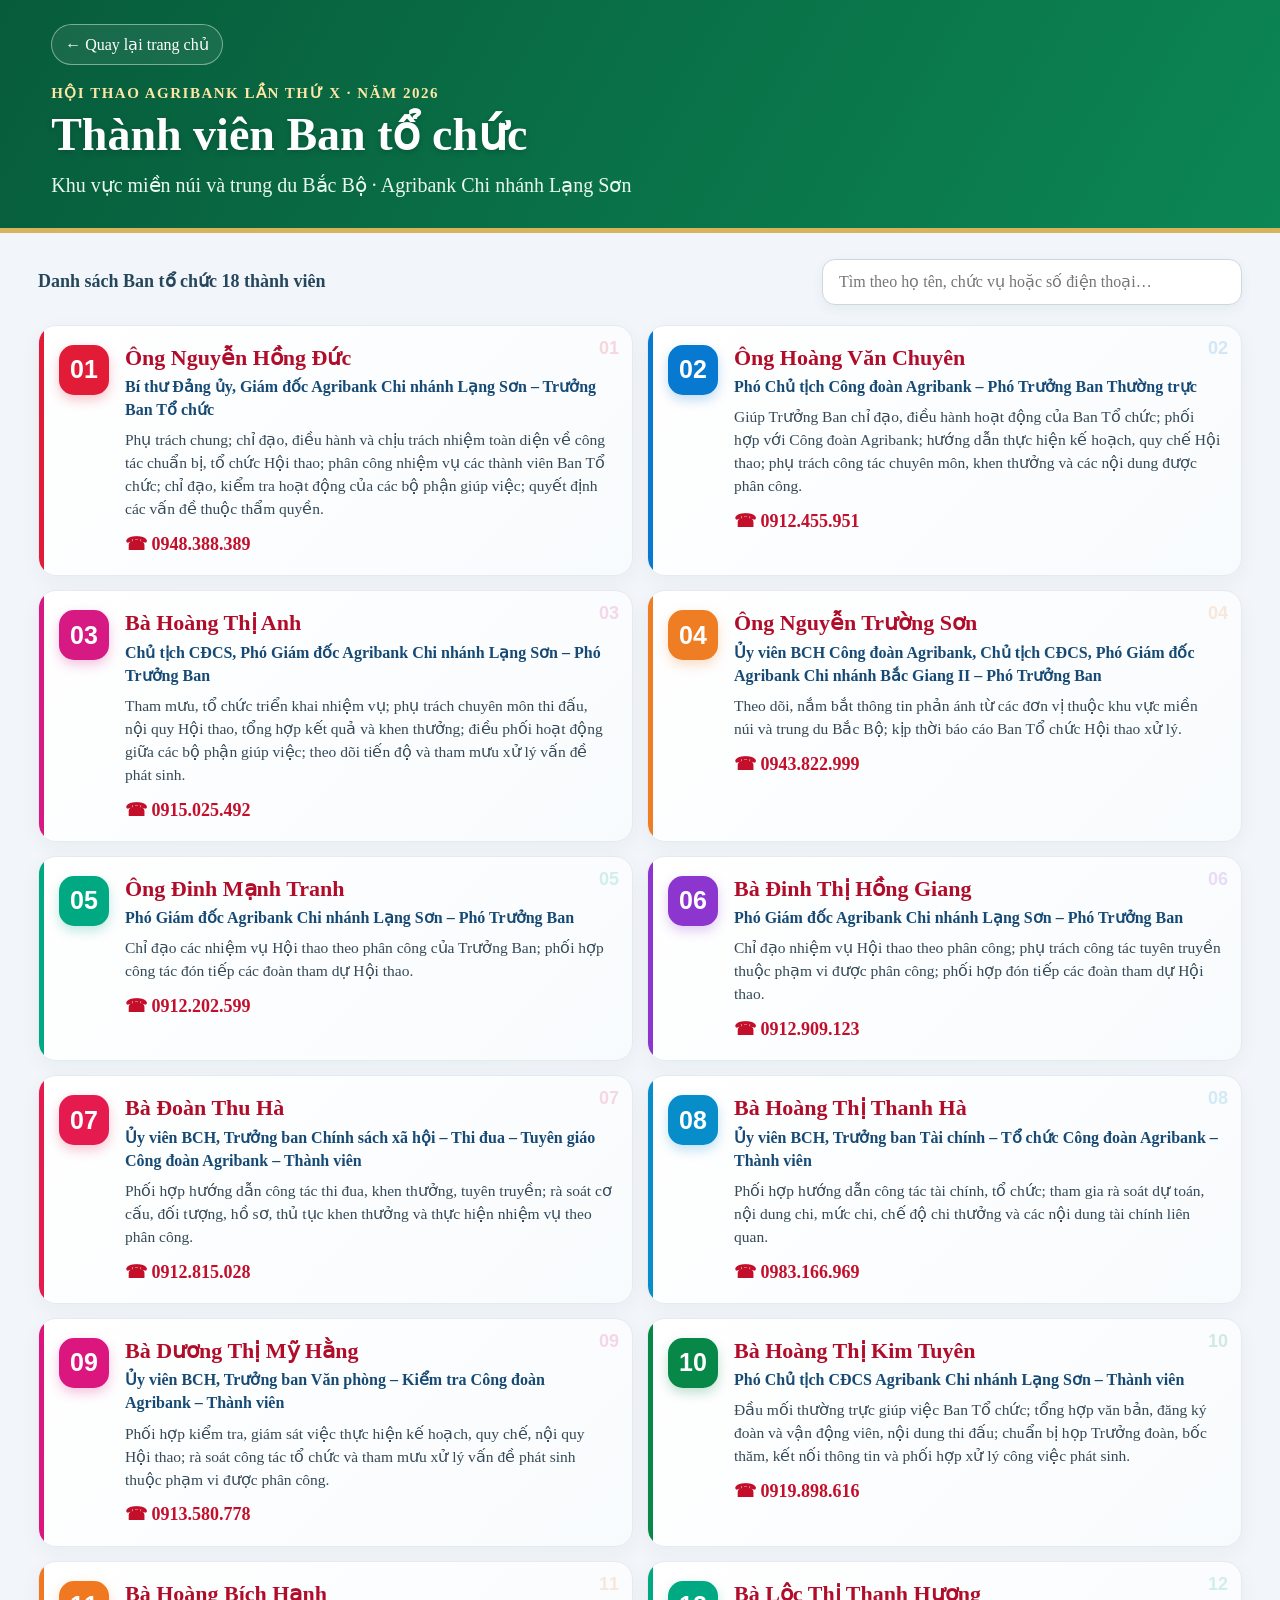
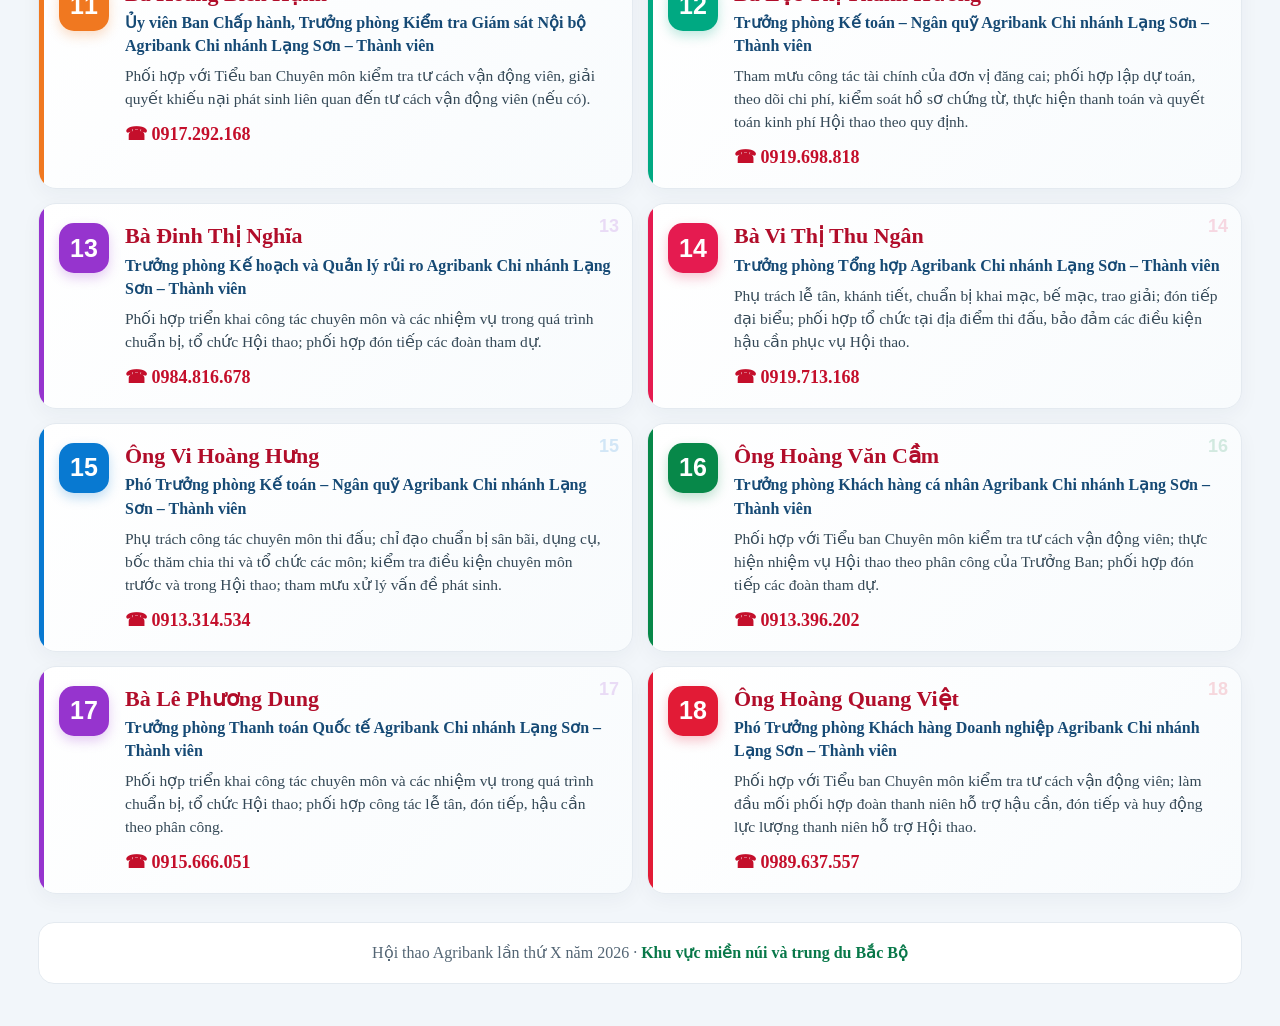
==== ban-to-chuc.html @ c410b4e4 "Add responsive Ban tổ chức directory with searchable member cards" ====
<!doctype html>
<html lang="vi">
<head>
<meta charset="utf-8">
<meta name="viewport" content="width=device-width, initial-scale=1">
<meta name="theme-color" content="#087849">
<title>Thành viên Ban tổ chức | Hội thao Agribank 2026</title>
<style>
:root{--green:#087849;--red:#b10d2a;--ink:#183247;--muted:#536574;--line:#e4eaf0;--bg:#f2f6fa}
*{box-sizing:border-box}html{scroll-behavior:smooth}body{margin:0;background:var(--bg);color:var(--ink);font-family:"Times New Roman",Times,serif;line-height:1.45}
.top{background:linear-gradient(120deg,#075c3b,#0c8654);color:white;padding:24px clamp(16px,4vw,56px) 28px;border-bottom:5px solid #d7b35b}
.top-inner{max-width:1240px;margin:auto}.back{display:inline-flex;gap:8px;align-items:center;color:white;text-decoration:none;font-size:16px;padding:8px 13px;border:1px solid #ffffff70;border-radius:999px;background:#ffffff12}.back:hover{background:#ffffff25}
.eyebrow{margin:18px 0 5px;color:#ffe6a5;font-size:15px;font-weight:bold;letter-spacing:1.5px;text-transform:uppercase}
h1{margin:0;font-size:clamp(28px,4vw,46px);line-height:1.1;text-shadow:0 2px 5px #003b2760}
.subtitle{margin:10px 0 0;font-size:clamp(16px,2vw,20px);color:#e9f8ef}
.main{max-width:1240px;margin:26px auto 42px;padding:0 18px}
.toolbar{display:flex;align-items:center;justify-content:space-between;gap:14px;margin-bottom:20px;flex-wrap:wrap}
.count{font-size:18px;font-weight:bold;color:#25465b}.search{width:min(420px,100%);padding:13px 16px;border:1px solid #ccd8e1;border-radius:13px;background:#fff;font:16px "Times New Roman",serif;box-shadow:0 4px 12px #1a3d5610}.search:focus{outline:3px solid #08784930;border-color:var(--green)}
.grid{display:grid;grid-template-columns:repeat(2,minmax(0,1fr));gap:14px}
.person{--tone:#087849;position:relative;display:grid;grid-template-columns:52px minmax(0,1fr);gap:14px;align-items:start;min-width:0;padding:19px 20px 18px;background:linear-gradient(135deg,#fff,#f8fbfd);border:1px solid var(--line);border-radius:18px;box-shadow:0 6px 20px #1832470b;overflow:hidden;transition:transform .2s ease,box-shadow .2s ease,border-color .2s ease}
.person:before{content:"";position:absolute;left:0;top:0;bottom:0;width:5px;background:var(--tone)}.person:hover{transform:translateY(-3px);border-color:var(--tone);box-shadow:0 12px 26px #18324718}
.avatar{display:grid;place-items:center;width:50px;height:50px;border-radius:15px;background:var(--tone);color:white;font:700 25px Arial,sans-serif;box-shadow:0 5px 12px color-mix(in srgb,var(--tone) 25%,transparent)}
.num{position:absolute;right:13px;top:12px;color:var(--tone);font:800 18px Arial,sans-serif;opacity:.16}
.name{margin:0 26px 4px 0;color:var(--red);font-size:22px;line-height:1.2}.role{margin:0 0 8px;color:#164a75;font-size:16px;font-weight:bold}.desc{margin:0;color:#354957;font-size:15.5px;line-height:1.48}
.phone{display:inline-flex;align-items:center;gap:7px;margin-top:10px;color:#c40f2b;font-size:18px;font-weight:bold;text-decoration:none}.phone:hover{text-decoration:underline}.empty{display:none;grid-column:1/-1;text-align:center;padding:30px;background:white;border-radius:14px;color:var(--muted)}
.end{margin-top:28px;padding:18px;text-align:center;border-radius:16px;background:#fff;border:1px solid var(--line);color:var(--muted)}.end strong{color:var(--green)}
@media(max-width:760px){.top{padding:18px 16px 22px}.main{margin-top:18px;padding:0 12px}.grid{grid-template-columns:1fr;gap:11px}.person{padding:16px 15px 15px;grid-template-columns:45px minmax(0,1fr);gap:12px;border-radius:15px}.avatar{width:44px;height:44px;border-radius:13px;font-size:22px}.name{font-size:20px}.role{font-size:15px}.desc{font-size:15px}.phone{font-size:17px}.toolbar{align-items:stretch}.count{font-size:16px}}
@media(prefers-reduced-motion:reduce){*{scroll-behavior:auto!important;transition:none!important}}
</style>
</head>
<body>
<header class="top"><div class="top-inner">
<a class="back" href="index.html">← Quay lại trang chủ</a>
<p class="eyebrow">Hội thao Agribank lần thứ X · Năm 2026</p>
<h1>Thành viên Ban tổ chức</h1>
<p class="subtitle">Khu vực miền núi và trung du Bắc Bộ · Agribank Chi nhánh Lạng Sơn</p>
</div></header>
<main class="main">
<div class="toolbar"><div class="count">Danh sách Ban tổ chức <span id="visibleCount">18</span> thành viên</div><input id="search" class="search" type="search" placeholder="Tìm theo họ tên, chức vụ hoặc số điện thoại…" aria-label="Tìm thành viên"></div>
<section class="grid" id="people">
<article class="person" style="--tone:#e21b36" data-search="nguyễn hồng đức bí thư đảng ủy giám đốc trưởng ban tổ chức 0948388389"><span class="avatar">01</span><span class="num">01</span><div><h2 class="name">Ông Nguyễn Hồng Đức</h2><p class="role">Bí thư Đảng ủy, Giám đốc Agribank Chi nhánh Lạng Sơn – Trưởng Ban Tổ chức</p><p class="desc">Phụ trách chung; chỉ đạo, điều hành và chịu trách nhiệm toàn diện về công tác chuẩn bị, tổ chức Hội thao; phân công nhiệm vụ các thành viên Ban Tổ chức; chỉ đạo, kiểm tra hoạt động của các bộ phận giúp việc; quyết định các vấn đề thuộc thẩm quyền.</p><a class="phone" href="tel:0948388389">☎ 0948.388.389</a></div></article>
<article class="person" style="--tone:#0879d1" data-search="hoàng văn chuyên phó chủ tịch công đoàn phó trưởng ban thường trực 0912455951"><span class="avatar">02</span><span class="num">02</span><div><h2 class="name">Ông Hoàng Văn Chuyên</h2><p class="role">Phó Chủ tịch Công đoàn Agribank – Phó Trưởng Ban Thường trực</p><p class="desc">Giúp Trưởng Ban chỉ đạo, điều hành hoạt động của Ban Tổ chức; phối hợp với Công đoàn Agribank; hướng dẫn thực hiện kế hoạch, quy chế Hội thao; phụ trách công tác chuyên môn, khen thưởng và các nội dung được phân công.</p><a class="phone" href="tel:0912455951">☎ 0912.455.951</a></div></article>
<article class="person" style="--tone:#d71983" data-search="hoàng thị anh chủ tịch cđcs phó giám đốc phó trưởng ban 0915025492"><span class="avatar">03</span><span class="num">03</span><div><h2 class="name">Bà Hoàng Thị Anh</h2><p class="role">Chủ tịch CĐCS, Phó Giám đốc Agribank Chi nhánh Lạng Sơn – Phó Trưởng Ban</p><p class="desc">Tham mưu, tổ chức triển khai nhiệm vụ; phụ trách chuyên môn thi đấu, nội quy Hội thao, tổng hợp kết quả và khen thưởng; điều phối hoạt động giữa các bộ phận giúp việc; theo dõi tiến độ và tham mưu xử lý vấn đề phát sinh.</p><a class="phone" href="tel:0915025492">☎ 0915.025.492</a></div></article>
<article class="person" style="--tone:#ef7d24" data-search="nguyễn trường sơn chủ tịch cđcs bắc giang phó trưởng ban 0943822999"><span class="avatar">04</span><span class="num">04</span><div><h2 class="name">Ông Nguyễn Trường Sơn</h2><p class="role">Ủy viên BCH Công đoàn Agribank, Chủ tịch CĐCS, Phó Giám đốc Agribank Chi nhánh Bắc Giang II – Phó Trưởng Ban</p><p class="desc">Theo dõi, nắm bắt thông tin phản ánh từ các đơn vị thuộc khu vực miền núi và trung du Bắc Bộ; kịp thời báo cáo Ban Tổ chức Hội thao xử lý.</p><a class="phone" href="tel:0943822999">☎ 0943.822.999</a></div></article>
<article class="person" style="--tone:#00a982" data-search="đinh mạnh tranh phó giám đốc agribank lạng sơn phó trưởng ban 0912202599"><span class="avatar">05</span><span class="num">05</span><div><h2 class="name">Ông Đinh Mạnh Tranh</h2><p class="role">Phó Giám đốc Agribank Chi nhánh Lạng Sơn – Phó Trưởng Ban</p><p class="desc">Chỉ đạo các nhiệm vụ Hội thao theo phân công của Trưởng Ban; phối hợp công tác đón tiếp các đoàn tham dự Hội thao.</p><a class="phone" href="tel:0912202599">☎ 0912.202.599</a></div></article>
<article class="person" style="--tone:#8d35cf" data-search="đinh thị hồng giang phó giám đốc tuyên truyền phó trưởng ban 0912909123"><span class="avatar">06</span><span class="num">06</span><div><h2 class="name">Bà Đinh Thị Hồng Giang</h2><p class="role">Phó Giám đốc Agribank Chi nhánh Lạng Sơn – Phó Trưởng Ban</p><p class="desc">Chỉ đạo nhiệm vụ Hội thao theo phân công; phụ trách công tác tuyên truyền thuộc phạm vi được phân công; phối hợp đón tiếp các đoàn tham dự Hội thao.</p><a class="phone" href="tel:0912909123">☎ 0912.909.123</a></div></article>
<article class="person" style="--tone:#e51b50" data-search="đoàn thu hà chính sách xã hội thi đua tuyên giáo công đoàn thành viên 0912815028"><span class="avatar">07</span><span class="num">07</span><div><h2 class="name">Bà Đoàn Thu Hà</h2><p class="role">Ủy viên BCH, Trưởng ban Chính sách xã hội – Thi đua – Tuyên giáo Công đoàn Agribank – Thành viên</p><p class="desc">Phối hợp hướng dẫn công tác thi đua, khen thưởng, tuyên truyền; rà soát cơ cấu, đối tượng, hồ sơ, thủ tục khen thưởng và thực hiện nhiệm vụ theo phân công.</p><a class="phone" href="tel:0912815028">☎ 0912.815.028</a></div></article>
<article class="person" style="--tone:#078dca" data-search="hoàng thị thanh hà tài chính tổ chức công đoàn thành viên 0983166969"><span class="avatar">08</span><span class="num">08</span><div><h2 class="name">Bà Hoàng Thị Thanh Hà</h2><p class="role">Ủy viên BCH, Trưởng ban Tài chính – Tổ chức Công đoàn Agribank – Thành viên</p><p class="desc">Phối hợp hướng dẫn công tác tài chính, tổ chức; tham gia rà soát dự toán, nội dung chi, mức chi, chế độ chi thưởng và các nội dung tài chính liên quan.</p><a class="phone" href="tel:0983166969">☎ 0983.166.969</a></div></article>
<article class="person" style="--tone:#db167e" data-search="dương thị mỹ hằng văn phòng kiểm tra công đoàn thành viên 0913580778"><span class="avatar">09</span><span class="num">09</span><div><h2 class="name">Bà Dương Thị Mỹ Hằng</h2><p class="role">Ủy viên BCH, Trưởng ban Văn phòng – Kiểm tra Công đoàn Agribank – Thành viên</p><p class="desc">Phối hợp kiểm tra, giám sát việc thực hiện kế hoạch, quy chế, nội quy Hội thao; rà soát công tác tổ chức và tham mưu xử lý vấn đề phát sinh thuộc phạm vi được phân công.</p><a class="phone" href="tel:0913580778">☎ 0913.580.778</a></div></article>
<article class="person" style="--tone:#078849" data-search="hoàng thị kim tuyên phó chủ tịch cđcs thường trực tổ chức thành viên 0919898616"><span class="avatar">10</span><span class="num">10</span><div><h2 class="name">Bà Hoàng Thị Kim Tuyên</h2><p class="role">Phó Chủ tịch CĐCS Agribank Chi nhánh Lạng Sơn – Thành viên</p><p class="desc">Đầu mối thường trực giúp việc Ban Tổ chức; tổng hợp văn bản, đăng ký đoàn và vận động viên, nội dung thi đấu; chuẩn bị họp Trưởng đoàn, bốc thăm, kết nối thông tin và phối hợp xử lý công việc phát sinh.</p><a class="phone" href="tel:0919898616">☎ 0919.898.616</a></div></article>
<article class="person" style="--tone:#f07820" data-search="hoàng bích hạnh kiểm tra giám sát nội bộ thành viên 0917292168"><span class="avatar">11</span><span class="num">11</span><div><h2 class="name">Bà Hoàng Bích Hạnh</h2><p class="role">Ủy viên Ban Chấp hành, Trưởng phòng Kiểm tra Giám sát Nội bộ Agribank Chi nhánh Lạng Sơn – Thành viên</p><p class="desc">Phối hợp với Tiểu ban Chuyên môn kiểm tra tư cách vận động viên, giải quyết khiếu nại phát sinh liên quan đến tư cách vận động viên (nếu có).</p><a class="phone" href="tel:0917292168">☎ 0917.292.168</a></div></article>
<article class="person" style="--tone:#00a982" data-search="lộc thị thanh hương kế toán ngân quỹ thành viên 0919698818"><span class="avatar">12</span><span class="num">12</span><div><h2 class="name">Bà Lộc Thị Thanh Hương</h2><p class="role">Trưởng phòng Kế toán – Ngân quỹ Agribank Chi nhánh Lạng Sơn – Thành viên</p><p class="desc">Tham mưu công tác tài chính của đơn vị đăng cai; phối hợp lập dự toán, theo dõi chi phí, kiểm soát hồ sơ chứng từ, thực hiện thanh toán và quyết toán kinh phí Hội thao theo quy định.</p><a class="phone" href="tel:0919698818">☎ 0919.698.818</a></div></article>
<article class="person" style="--tone:#9634ce" data-search="đinh thị nghĩa kế hoạch quản lý rủi ro thành viên 0984816678"><span class="avatar">13</span><span class="num">13</span><div><h2 class="name">Bà Đinh Thị Nghĩa</h2><p class="role">Trưởng phòng Kế hoạch và Quản lý rủi ro Agribank Chi nhánh Lạng Sơn – Thành viên</p><p class="desc">Phối hợp triển khai công tác chuyên môn và các nhiệm vụ trong quá trình chuẩn bị, tổ chức Hội thao; phối hợp đón tiếp các đoàn tham dự.</p><a class="phone" href="tel:0984816678">☎ 0984.816.678</a></div></article>
<article class="person" style="--tone:#e51b50" data-search="vi thị thu ngân tổng hợp khánh tiết hậu cần thành viên 0919713168"><span class="avatar">14</span><span class="num">14</span><div><h2 class="name">Bà Vi Thị Thu Ngân</h2><p class="role">Trưởng phòng Tổng hợp Agribank Chi nhánh Lạng Sơn – Thành viên</p><p class="desc">Phụ trách lễ tân, khánh tiết, chuẩn bị khai mạc, bế mạc, trao giải; đón tiếp đại biểu; phối hợp tổ chức tại địa điểm thi đấu, bảo đảm các điều kiện hậu cần phục vụ Hội thao.</p><a class="phone" href="tel:0919713168">☎ 0919.713.168</a></div></article>
<article class="person" style="--tone:#0879d1" data-search="vi hoàng hưng kế toán ngân quỹ chuyên môn thi đấu thành viên 0913314534"><span class="avatar">15</span><span class="num">15</span><div><h2 class="name">Ông Vi Hoàng Hưng</h2><p class="role">Phó Trưởng phòng Kế toán – Ngân quỹ Agribank Chi nhánh Lạng Sơn – Thành viên</p><p class="desc">Phụ trách công tác chuyên môn thi đấu; chỉ đạo chuẩn bị sân bãi, dụng cụ, bốc thăm chia thi và tổ chức các môn; kiểm tra điều kiện chuyên môn trước và trong Hội thao; tham mưu xử lý vấn đề phát sinh.</p><a class="phone" href="tel:0913314534">☎ 0913.314.534</a></div></article>
<article class="person" style="--tone:#078849" data-search="hoàng văn cầm khách hàng cá nhân thành viên 0913396202"><span class="avatar">16</span><span class="num">16</span><div><h2 class="name">Ông Hoàng Văn Cầm</h2><p class="role">Trưởng phòng Khách hàng cá nhân Agribank Chi nhánh Lạng Sơn – Thành viên</p><p class="desc">Phối hợp với Tiểu ban Chuyên môn kiểm tra tư cách vận động viên; thực hiện nhiệm vụ Hội thao theo phân công của Trưởng Ban; phối hợp đón tiếp các đoàn tham dự.</p><a class="phone" href="tel:0913396202">☎ 0913.396.202</a></div></article>
<article class="person" style="--tone:#9634ce" data-search="lê phương dung thanh toán quốc tế thành viên 0915666051"><span class="avatar">17</span><span class="num">17</span><div><h2 class="name">Bà Lê Phương Dung</h2><p class="role">Trưởng phòng Thanh toán Quốc tế Agribank Chi nhánh Lạng Sơn – Thành viên</p><p class="desc">Phối hợp triển khai công tác chuyên môn và các nhiệm vụ trong quá trình chuẩn bị, tổ chức Hội thao; phối hợp công tác lễ tân, đón tiếp, hậu cần theo phân công.</p><a class="phone" href="tel:0915666051">☎ 0915.666.051</a></div></article>
<article class="person" style="--tone:#e21b36" data-search="hoàng quang việt khách hàng doanh nghiệp thành viên 0989637557"><span class="avatar">18</span><span class="num">18</span><div><h2 class="name">Ông Hoàng Quang Việt</h2><p class="role">Phó Trưởng phòng Khách hàng Doanh nghiệp Agribank Chi nhánh Lạng Sơn – Thành viên</p><p class="desc">Phối hợp với Tiểu ban Chuyên môn kiểm tra tư cách vận động viên; làm đầu mối phối hợp đoàn thanh niên hỗ trợ hậu cần, đón tiếp và huy động lực lượng thanh niên hỗ trợ Hội thao.</p><a class="phone" href="tel:0989637557">☎ 0989.637.557</a></div></article>
<div class="empty" id="empty">Không tìm thấy thành viên phù hợp. Hãy thử từ khóa khác.</div>
</section>
<div class="end">Hội thao Agribank lần thứ X năm 2026 · <strong>Khu vực miền núi và trung du Bắc Bộ</strong></div>
</main>
<script>
const search=document.getElementById('search'),cards=[...document.querySelectorAll('.person')],count=document.getElementById('visibleCount'),empty=document.getElementById('empty');
search.addEventListener('input',()=>{const q=search.value.trim().toLocaleLowerCase('vi');let n=0;cards.forEach(card=>{const match=(card.dataset.search+' '+card.innerText).toLocaleLowerCase('vi').includes(q);card.style.display=match?'grid':'none';if(match)n++});count.textContent=n;empty.style.display=n?'none':'block';});
</script>
</body></html>
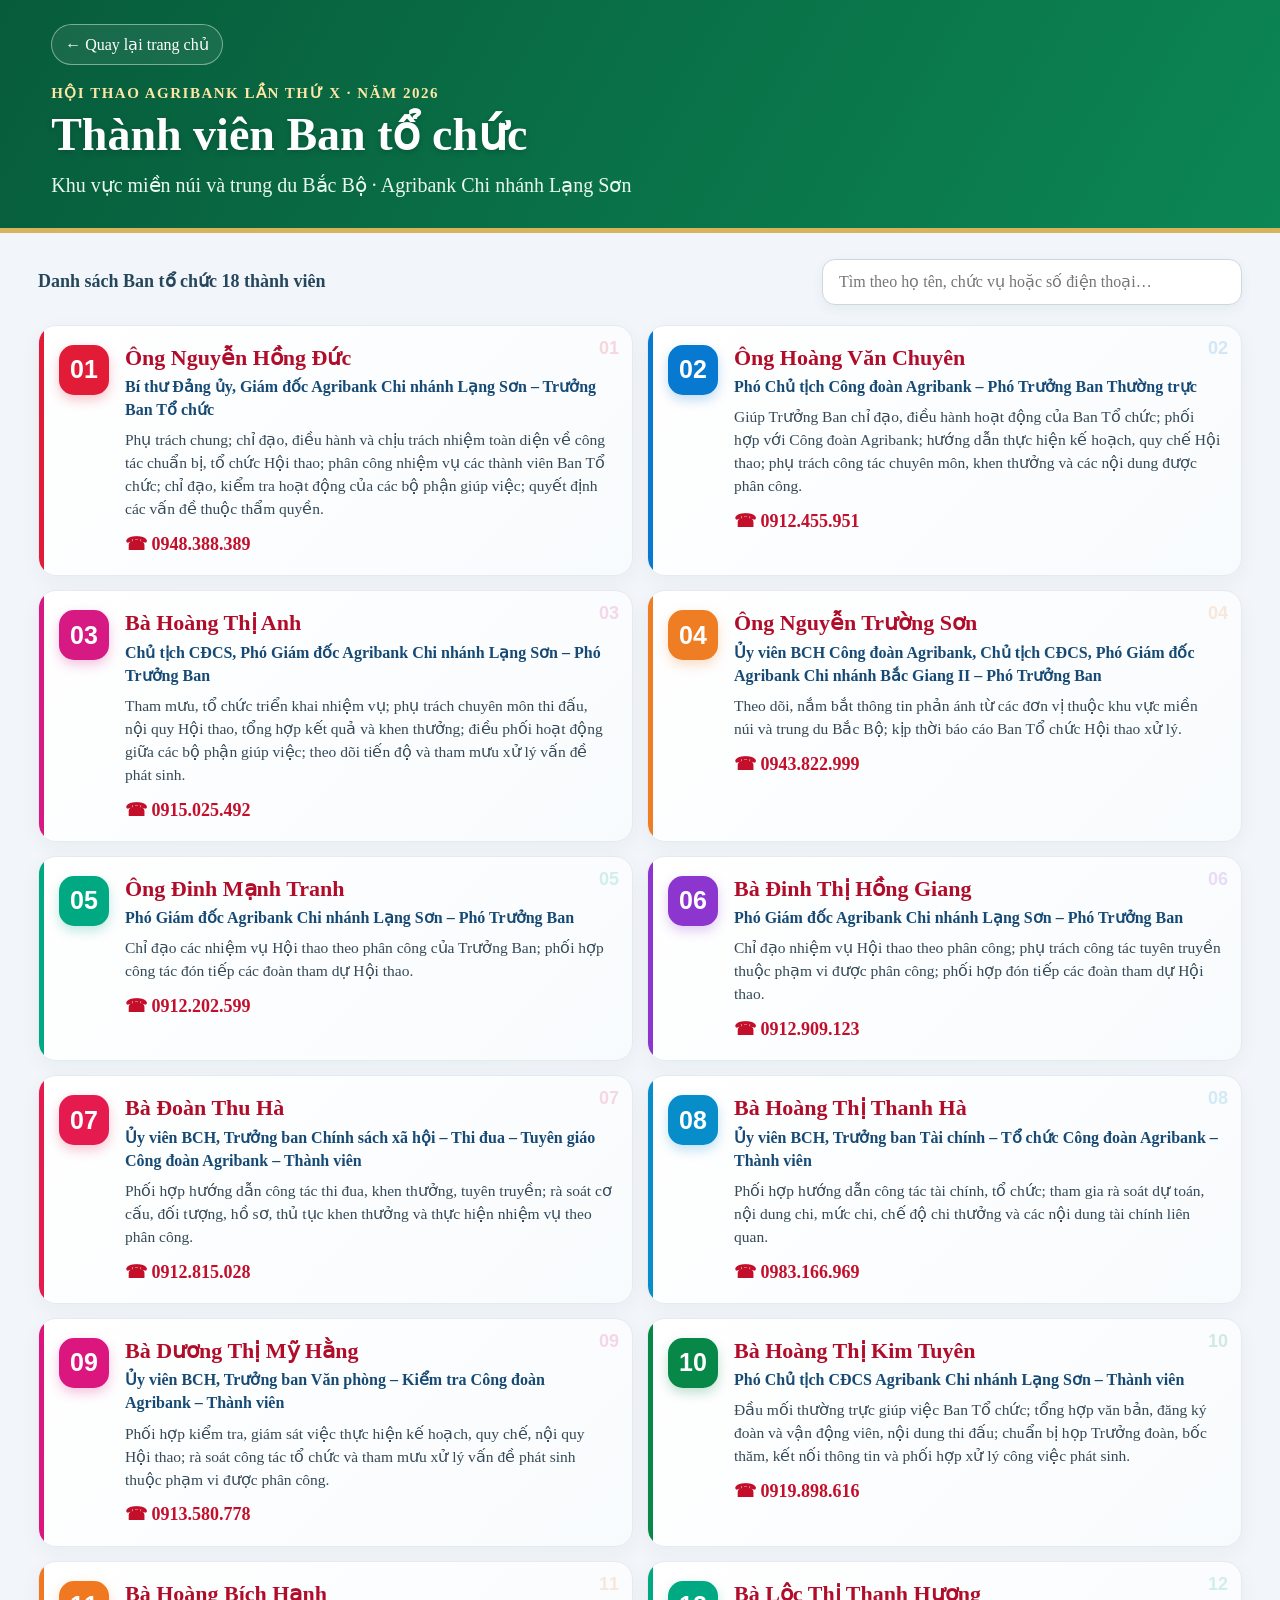
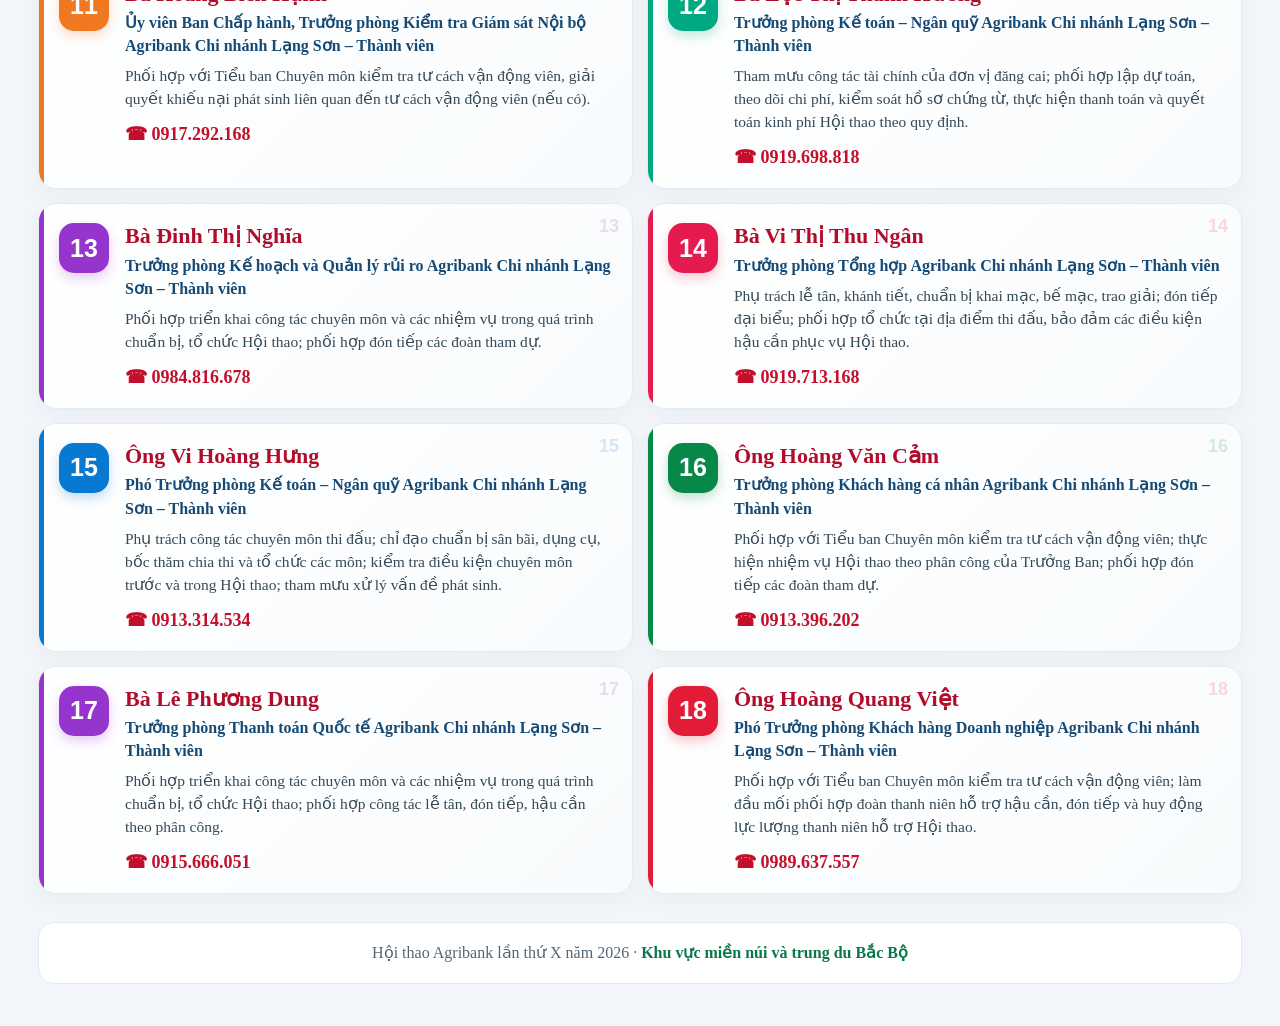
==== commit 0b9a197e: "Correct member name to Hoàng Văn Cảm" ====
--- a/ban-to-chuc.html
+++ b/ban-to-chuc.html
@@ -53,7 +53,7 @@
 <article class="person" style="--tone:#9634ce" data-search="đinh thị nghĩa kế hoạch quản lý rủi ro thành viên 0984816678"><span class="avatar">13</span><span class="num">13</span><div><h2 class="name">Bà Đinh Thị Nghĩa</h2><p class="role">Trưởng phòng Kế hoạch và Quản lý rủi ro Agribank Chi nhánh Lạng Sơn – Thành viên</p><p class="desc">Phối hợp triển khai công tác chuyên môn và các nhiệm vụ trong quá trình chuẩn bị, tổ chức Hội thao; phối hợp đón tiếp các đoàn tham dự.</p><a class="phone" href="tel:0984816678">☎ 0984.816.678</a></div></article>
 <article class="person" style="--tone:#e51b50" data-search="vi thị thu ngân tổng hợp khánh tiết hậu cần thành viên 0919713168"><span class="avatar">14</span><span class="num">14</span><div><h2 class="name">Bà Vi Thị Thu Ngân</h2><p class="role">Trưởng phòng Tổng hợp Agribank Chi nhánh Lạng Sơn – Thành viên</p><p class="desc">Phụ trách lễ tân, khánh tiết, chuẩn bị khai mạc, bế mạc, trao giải; đón tiếp đại biểu; phối hợp tổ chức tại địa điểm thi đấu, bảo đảm các điều kiện hậu cần phục vụ Hội thao.</p><a class="phone" href="tel:0919713168">☎ 0919.713.168</a></div></article>
 <article class="person" style="--tone:#0879d1" data-search="vi hoàng hưng kế toán ngân quỹ chuyên môn thi đấu thành viên 0913314534"><span class="avatar">15</span><span class="num">15</span><div><h2 class="name">Ông Vi Hoàng Hưng</h2><p class="role">Phó Trưởng phòng Kế toán – Ngân quỹ Agribank Chi nhánh Lạng Sơn – Thành viên</p><p class="desc">Phụ trách công tác chuyên môn thi đấu; chỉ đạo chuẩn bị sân bãi, dụng cụ, bốc thăm chia thi và tổ chức các môn; kiểm tra điều kiện chuyên môn trước và trong Hội thao; tham mưu xử lý vấn đề phát sinh.</p><a class="phone" href="tel:0913314534">☎ 0913.314.534</a></div></article>
-<article class="person" style="--tone:#078849" data-search="hoàng văn cầm khách hàng cá nhân thành viên 0913396202"><span class="avatar">16</span><span class="num">16</span><div><h2 class="name">Ông Hoàng Văn Cầm</h2><p class="role">Trưởng phòng Khách hàng cá nhân Agribank Chi nhánh Lạng Sơn – Thành viên</p><p class="desc">Phối hợp với Tiểu ban Chuyên môn kiểm tra tư cách vận động viên; thực hiện nhiệm vụ Hội thao theo phân công của Trưởng Ban; phối hợp đón tiếp các đoàn tham dự.</p><a class="phone" href="tel:0913396202">☎ 0913.396.202</a></div></article>
+<article class="person" style="--tone:#078849" data-search="hoàng văn cảm khách hàng cá nhân thành viên 0913396202"><span class="avatar">16</span><span class="num">16</span><div><h2 class="name">Ông Hoàng Văn Cảm</h2><p class="role">Trưởng phòng Khách hàng cá nhân Agribank Chi nhánh Lạng Sơn – Thành viên</p><p class="desc">Phối hợp với Tiểu ban Chuyên môn kiểm tra tư cách vận động viên; thực hiện nhiệm vụ Hội thao theo phân công của Trưởng Ban; phối hợp đón tiếp các đoàn tham dự.</p><a class="phone" href="tel:0913396202">☎ 0913.396.202</a></div></article>
 <article class="person" style="--tone:#9634ce" data-search="lê phương dung thanh toán quốc tế thành viên 0915666051"><span class="avatar">17</span><span class="num">17</span><div><h2 class="name">Bà Lê Phương Dung</h2><p class="role">Trưởng phòng Thanh toán Quốc tế Agribank Chi nhánh Lạng Sơn – Thành viên</p><p class="desc">Phối hợp triển khai công tác chuyên môn và các nhiệm vụ trong quá trình chuẩn bị, tổ chức Hội thao; phối hợp công tác lễ tân, đón tiếp, hậu cần theo phân công.</p><a class="phone" href="tel:0915666051">☎ 0915.666.051</a></div></article>
 <article class="person" style="--tone:#e21b36" data-search="hoàng quang việt khách hàng doanh nghiệp thành viên 0989637557"><span class="avatar">18</span><span class="num">18</span><div><h2 class="name">Ông Hoàng Quang Việt</h2><p class="role">Phó Trưởng phòng Khách hàng Doanh nghiệp Agribank Chi nhánh Lạng Sơn – Thành viên</p><p class="desc">Phối hợp với Tiểu ban Chuyên môn kiểm tra tư cách vận động viên; làm đầu mối phối hợp đoàn thanh niên hỗ trợ hậu cần, đón tiếp và huy động lực lượng thanh niên hỗ trợ Hội thao.</p><a class="phone" href="tel:0989637557">☎ 0989.637.557</a></div></article>
 <div class="empty" id="empty">Không tìm thấy thành viên phù hợp. Hãy thử từ khóa khác.</div>
